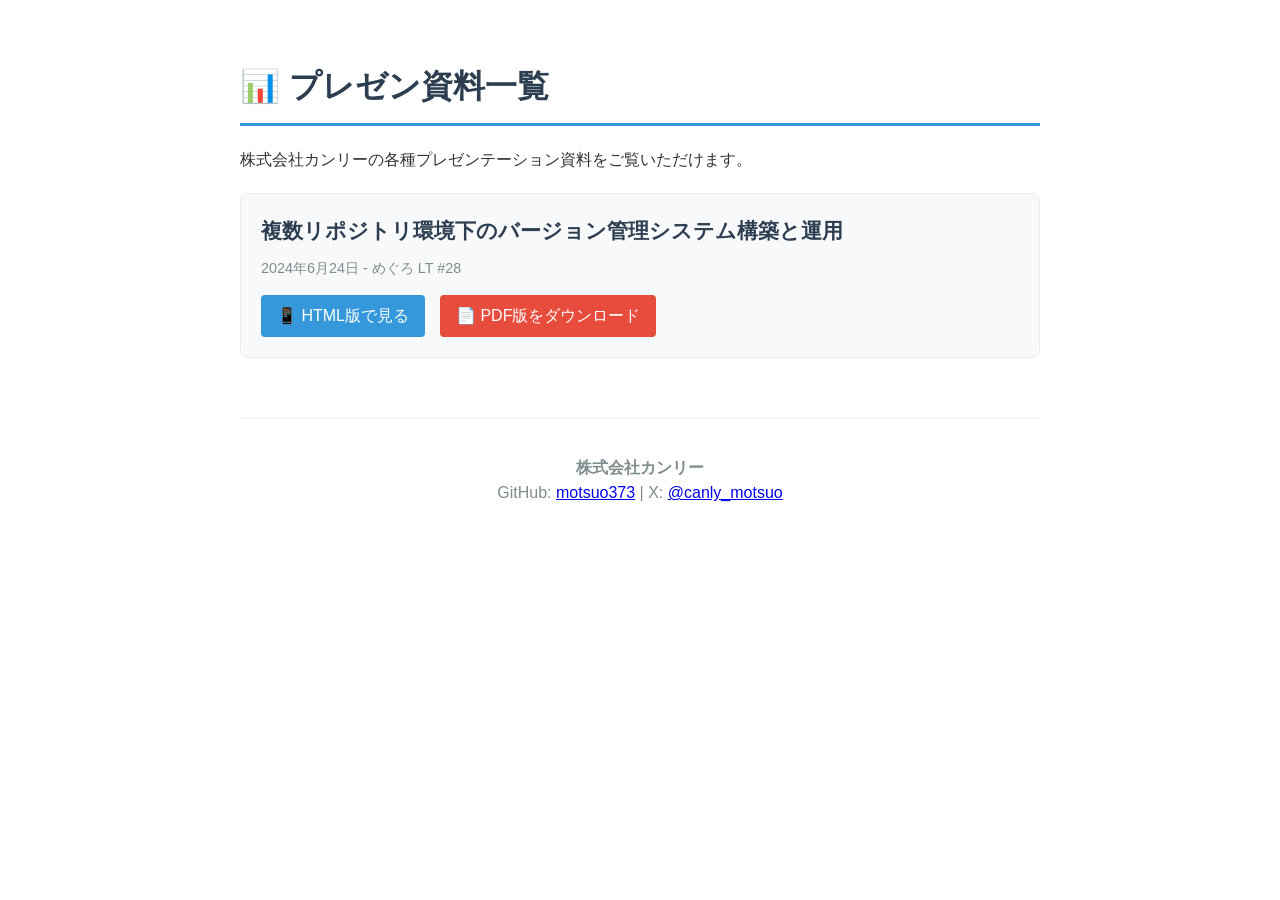
==== index.html @ 2b368da2 "add: github actions 試し" ====
<!DOCTYPE html>
<html lang="ja">
  <head>
    <meta charset="UTF-8" />
    <meta name="viewport" content="width=device-width, initial-scale=1.0" />
    <title>プレゼン資料一覧 - 株式会社カンリー</title>
    <style>
      body {
        font-family: -apple-system, BlinkMacSystemFont, "Segoe UI", Roboto,
          "Helvetica Neue", Arial, sans-serif;
        max-width: 800px;
        margin: 0 auto;
        padding: 40px 20px;
        line-height: 1.6;
        color: #333;
      }
      h1 {
        color: #2c3e50;
        border-bottom: 3px solid #3498db;
        padding-bottom: 10px;
      }
      .presentation-card {
        background: #f8f9fa;
        border: 1px solid #e9ecef;
        border-radius: 8px;
        padding: 20px;
        margin: 20px 0;
        transition: box-shadow 0.3s ease;
      }
      .presentation-card:hover {
        box-shadow: 0 4px 12px rgba(0, 0, 0, 0.1);
      }
      .presentation-title {
        font-size: 1.3em;
        font-weight: bold;
        color: #2c3e50;
        margin-bottom: 10px;
      }
      .presentation-date {
        color: #7f8c8d;
        font-size: 0.9em;
        margin-bottom: 15px;
      }
      .links {
        display: flex;
        gap: 15px;
        flex-wrap: wrap;
      }
      .link-btn {
        display: inline-block;
        padding: 8px 16px;
        text-decoration: none;
        border-radius: 4px;
        font-weight: 500;
        transition: all 0.3s ease;
      }
      .html-link {
        background-color: #3498db;
        color: white;
      }
      .html-link:hover {
        background-color: #2980b9;
      }
      .pdf-link {
        background-color: #e74c3c;
        color: white;
      }
      .pdf-link:hover {
        background-color: #c0392b;
      }
      .footer {
        margin-top: 60px;
        text-align: center;
        color: #7f8c8d;
        border-top: 1px solid #ecf0f1;
        padding-top: 20px;
      }
    </style>
  </head>
  <body>
    <h1>📊 プレゼン資料一覧</h1>
    <p>株式会社カンリーの各種プレゼンテーション資料をご覧いただけます。</p>

    <div class="presentation-card">
      <div class="presentation-title">
        複数リポジトリ環境下のバージョン管理システム構築と運用
      </div>
      <div class="presentation-date">2024年6月24日 - めぐろ LT #28</div>
      <div class="links">
        <a
          href="./src/200624/version-up-meguro-lt.html"
          class="link-btn html-link"
          >📱 HTML版で見る</a
        >
        <a
          href="./src/200624/version-up-meguro-lt.pdf"
          class="link-btn pdf-link"
          >📄 PDF版をダウンロード</a
        >
      </div>
    </div>

    <!-- 今後の資料用のテンプレート（コメントアウト）
    <div class="presentation-card">
        <div class="presentation-title">新しいプレゼンのタイトル</div>
        <div class="presentation-date">2024年XX月XX日 - イベント名</div>
        <div class="links">
            <a href="./src/YYMMDD/presentation-name.html" class="link-btn html-link">📱 HTML版で見る</a>
            <a href="./src/YYMMDD/presentation-name.pdf" class="link-btn pdf-link">📄 PDF版をダウンロード</a>
        </div>
    </div>
    -->

    <div class="footer">
      <p>
        <strong>株式会社カンリー</strong><br />
        GitHub:
        <a href="https://github.com/motsuo373" target="_blank">motsuo373</a> |
        X:
        <a href="https://x.com/canly_motsuo" target="_blank">@canly_motsuo</a>
      </p>
    </div>
  </body>
</html>
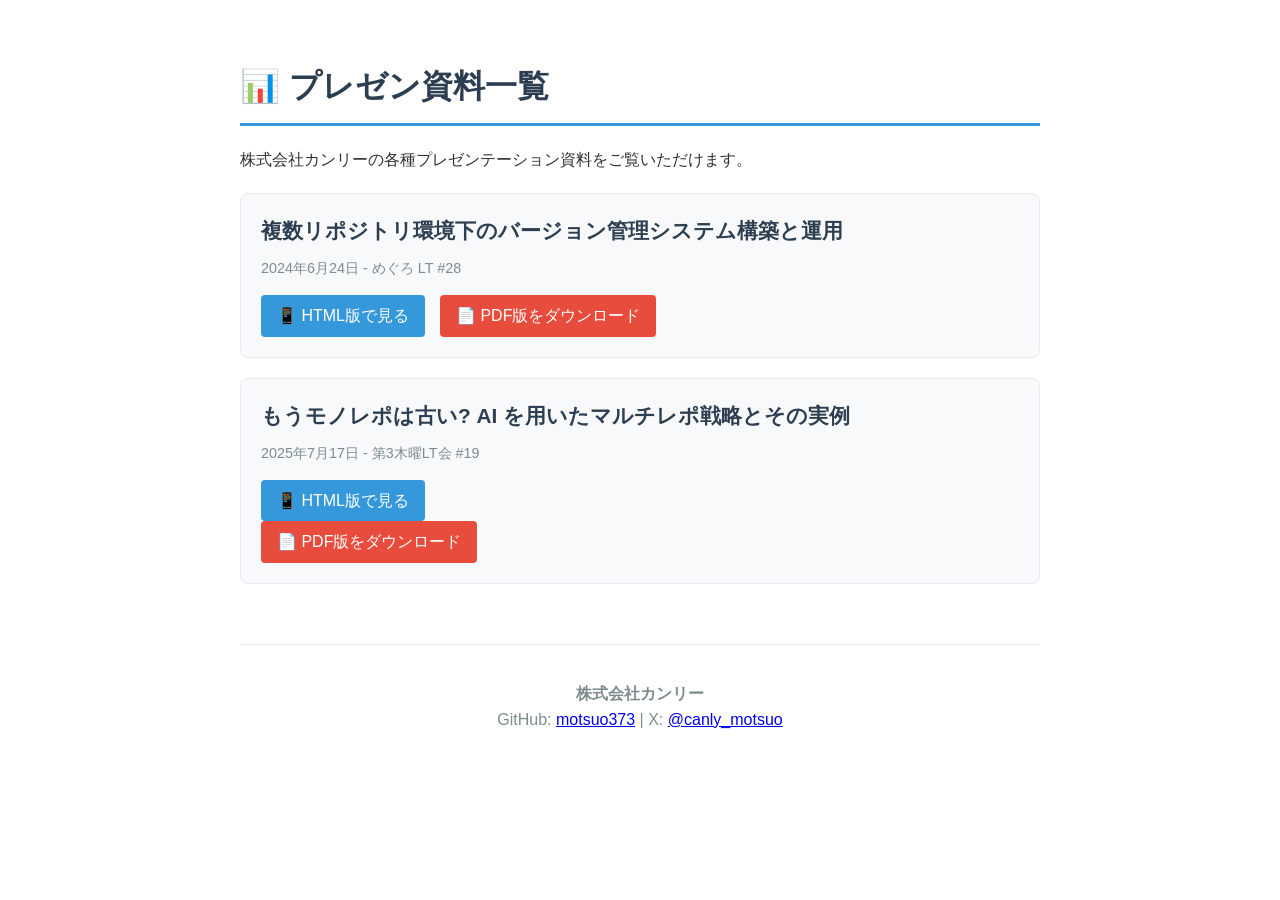
==== commit 681b9bbd: "add: html修正" ====
--- a/index.html
+++ b/index.html
@@ -100,6 +100,23 @@
       </div>
     </div>
 
+    <div class="presentation-card">
+      <div class="presentation-title">
+        もうモノレポは古い? AI を用いたマルチレポ戦略とその実例
+      </div>
+      <div class="presentation-date">2025年7月17日 - 第3木曜LT会 #19</div>
+      <div class="links">
+        <a href="./src/250717/shibuya-lt.html" class="link-btn html-link"
+          >📱 HTML版で見る</a
+        >
+      </div>
+      <div class="links">
+        <a href="./src/250717/shibuya-lt.pdf" class="link-btn pdf-link"
+          >📄 PDF版をダウンロード</a
+        >
+      </div>
+    </div>
+
     <!-- 今後の資料用のテンプレート（コメントアウト）
     <div class="presentation-card">
         <div class="presentation-title">新しいプレゼンのタイトル</div>
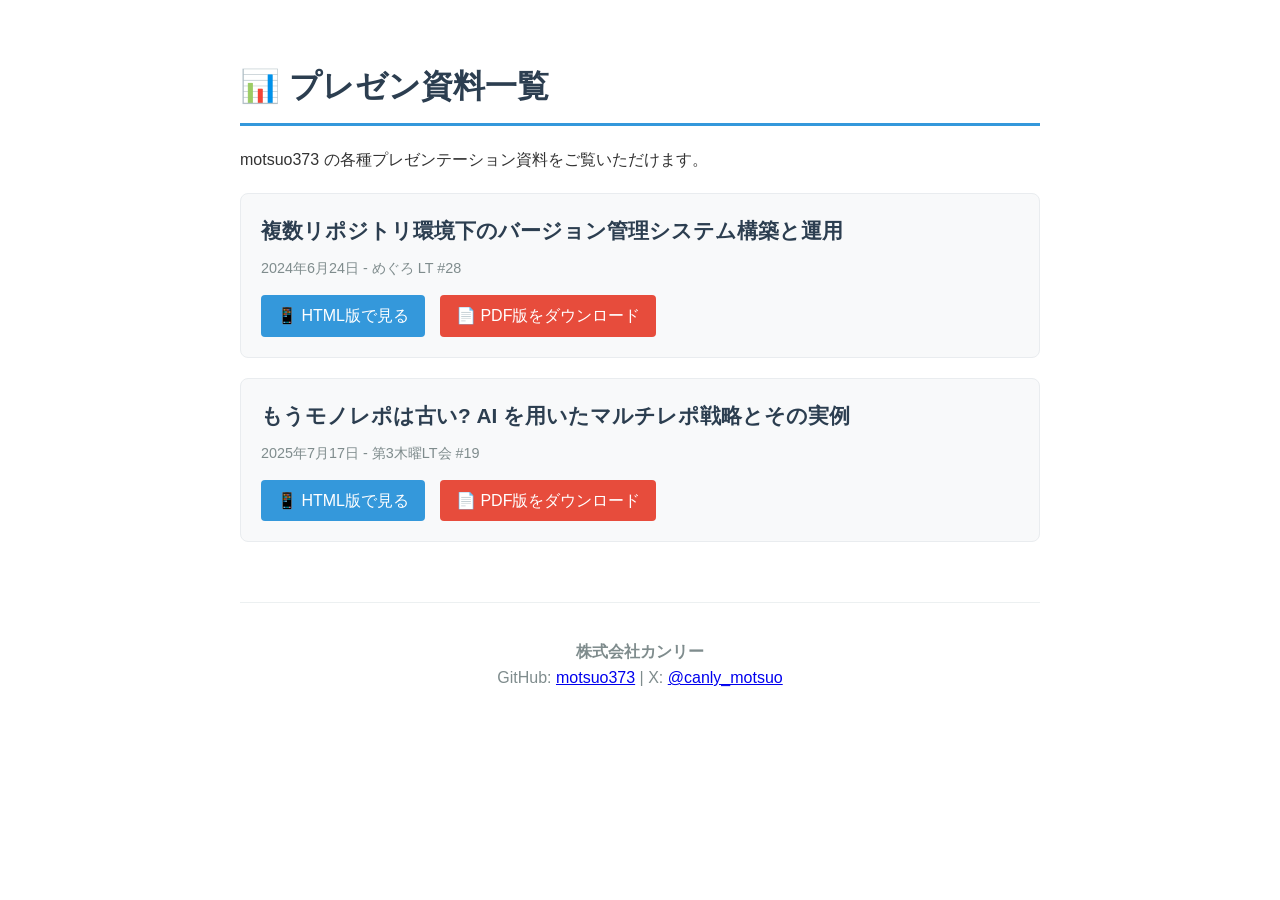
==== commit 42278707: "add: 一部修正" ====
--- a/index.html
+++ b/index.html
@@ -79,7 +79,7 @@
   </head>
   <body>
     <h1>📊 プレゼン資料一覧</h1>
-    <p>株式会社カンリーの各種プレゼンテーション資料をご覧いただけます。</p>
+    <p>motsuo373 の各種プレゼンテーション資料をご覧いただけます。</p>
 
     <div class="presentation-card">
       <div class="presentation-title">
@@ -109,8 +109,6 @@
         <a href="./src/250717/shibuya-lt.html" class="link-btn html-link"
           >📱 HTML版で見る</a
         >
-      </div>
-      <div class="links">
         <a href="./src/250717/shibuya-lt.pdf" class="link-btn pdf-link"
           >📄 PDF版をダウンロード</a
         >
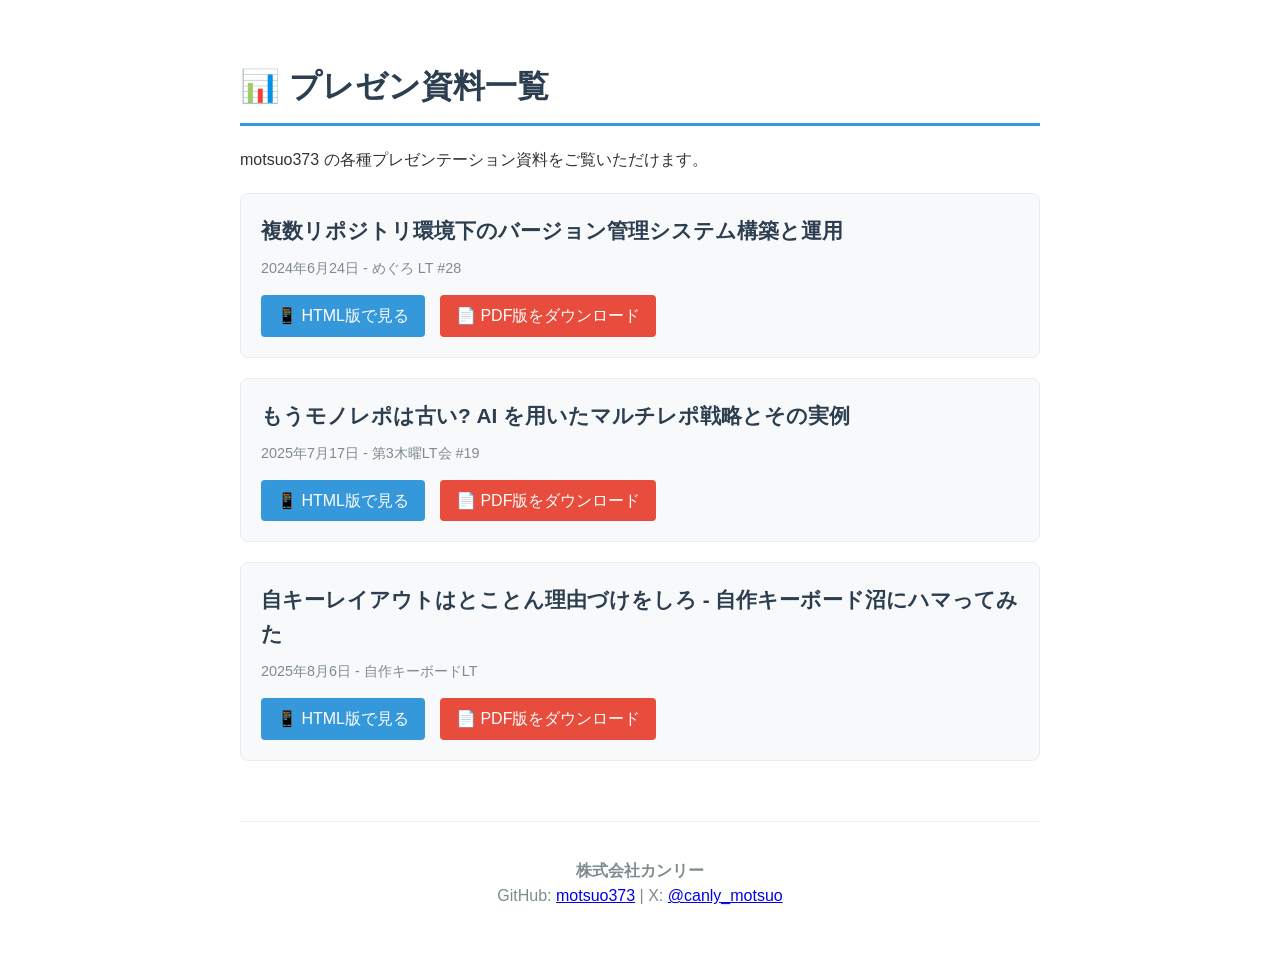
==== commit 4c4b286b: "Add keyboard presentation with melt transitions - Add keyboard layout presentation with various tran" ====
--- a/index.html
+++ b/index.html
@@ -88,12 +88,12 @@
       <div class="presentation-date">2024年6月24日 - めぐろ LT #28</div>
       <div class="links">
         <a
-          href="./src/200624/version-up-meguro-lt.html"
+          href="./src/250624/version-up-meguro-lt.html"
           class="link-btn html-link"
           >📱 HTML版で見る</a
         >
         <a
-          href="./src/200624/version-up-meguro-lt.pdf"
+          href="./src/250624/version-up-meguro-lt.pdf"
           class="link-btn pdf-link"
           >📄 PDF版をダウンロード</a
         >
@@ -110,6 +110,21 @@
           >📱 HTML版で見る</a
         >
         <a href="./src/250717/shibuya-lt.pdf" class="link-btn pdf-link"
+          >📄 PDF版をダウンロード</a
+        >
+      </div>
+    </div>
+
+    <div class="presentation-card">
+      <div class="presentation-title">
+        自キーレイアウトはとことん理由づけをしろ - 自作キーボード沼にハマってみた
+      </div>
+      <div class="presentation-date">2025年8月6日 - 自作キーボードLT</div>
+      <div class="links">
+        <a href="./src/250806/keyboard.html" class="link-btn html-link"
+          >📱 HTML版で見る</a
+        >
+        <a href="./src/250806/keyboard.pdf" class="link-btn pdf-link"
           >📄 PDF版をダウンロード</a
         >
       </div>
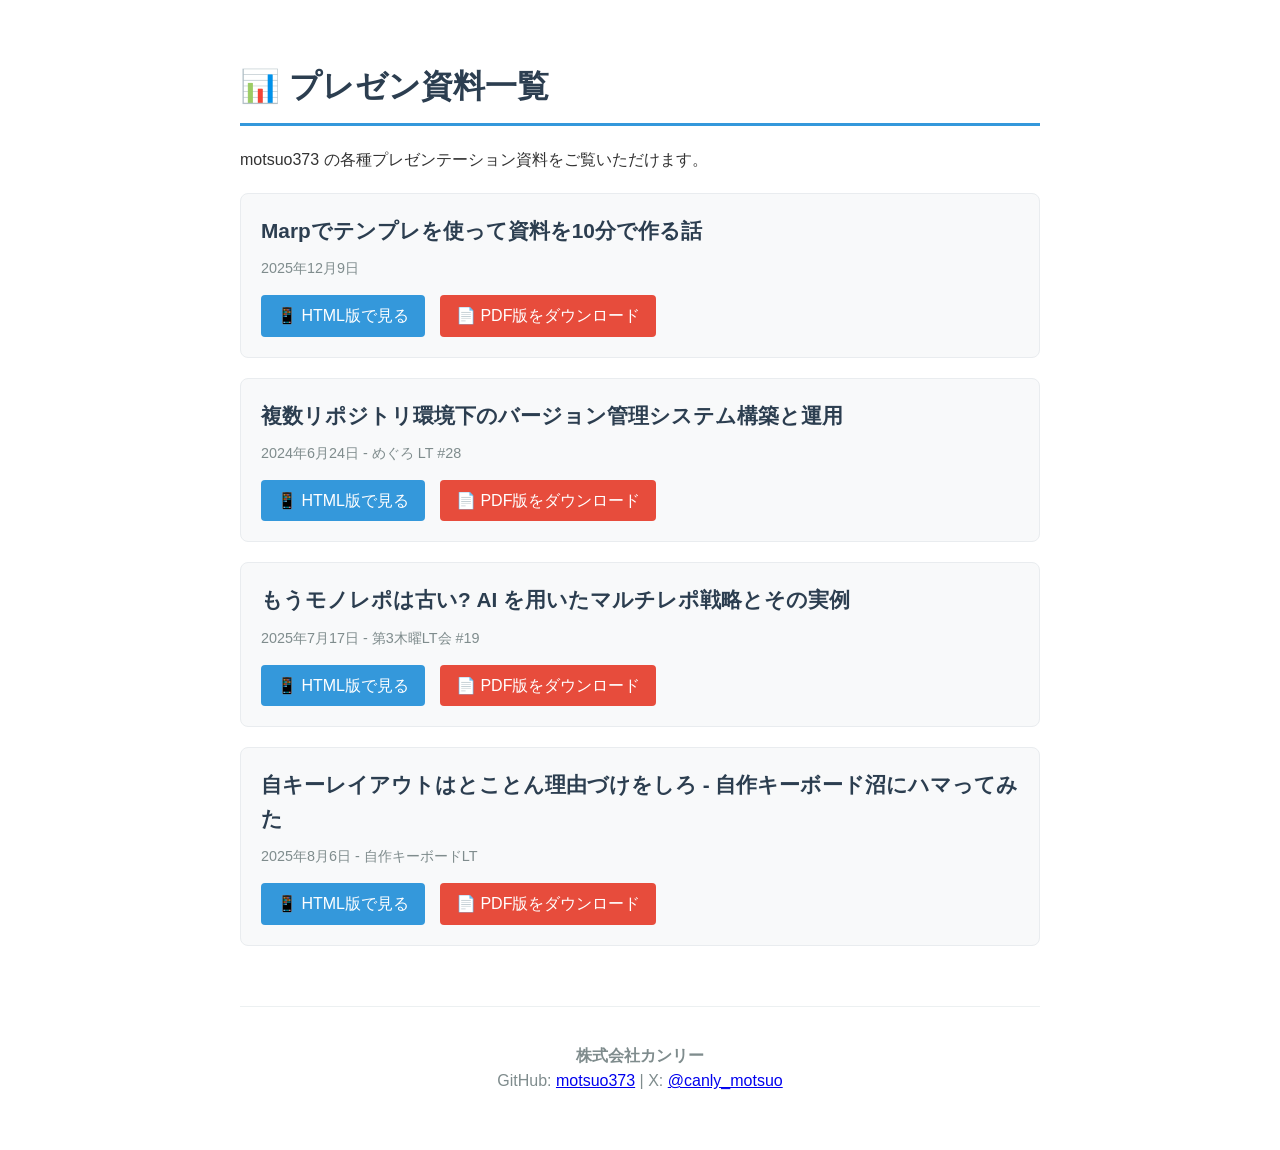
==== commit 2f951033: "add: 1210の記事を追加" ====
--- a/index.html
+++ b/index.html
@@ -83,6 +83,25 @@
 
     <div class="presentation-card">
       <div class="presentation-title">
+        Marpでテンプレを使って資料を10分で作る話
+      </div>
+      <div class="presentation-date">2025年12月9日</div>
+      <div class="links">
+        <a
+          href="./src/251209/ai-marp-presentation.html"
+          class="link-btn html-link"
+          >📱 HTML版で見る</a
+        >
+        <a
+          href="./src/251209/ai-marp-presentation.pdf"
+          class="link-btn pdf-link"
+          >📄 PDF版をダウンロード</a
+        >
+      </div>
+    </div>
+
+    <div class="presentation-card">
+      <div class="presentation-title">
         複数リポジトリ環境下のバージョン管理システム構築と運用
       </div>
       <div class="presentation-date">2024年6月24日 - めぐろ LT #28</div>
@@ -117,7 +136,8 @@
 
     <div class="presentation-card">
       <div class="presentation-title">
-        自キーレイアウトはとことん理由づけをしろ - 自作キーボード沼にハマってみた
+        自キーレイアウトはとことん理由づけをしろ -
+        自作キーボード沼にハマってみた
       </div>
       <div class="presentation-date">2025年8月6日 - 自作キーボードLT</div>
       <div class="links">
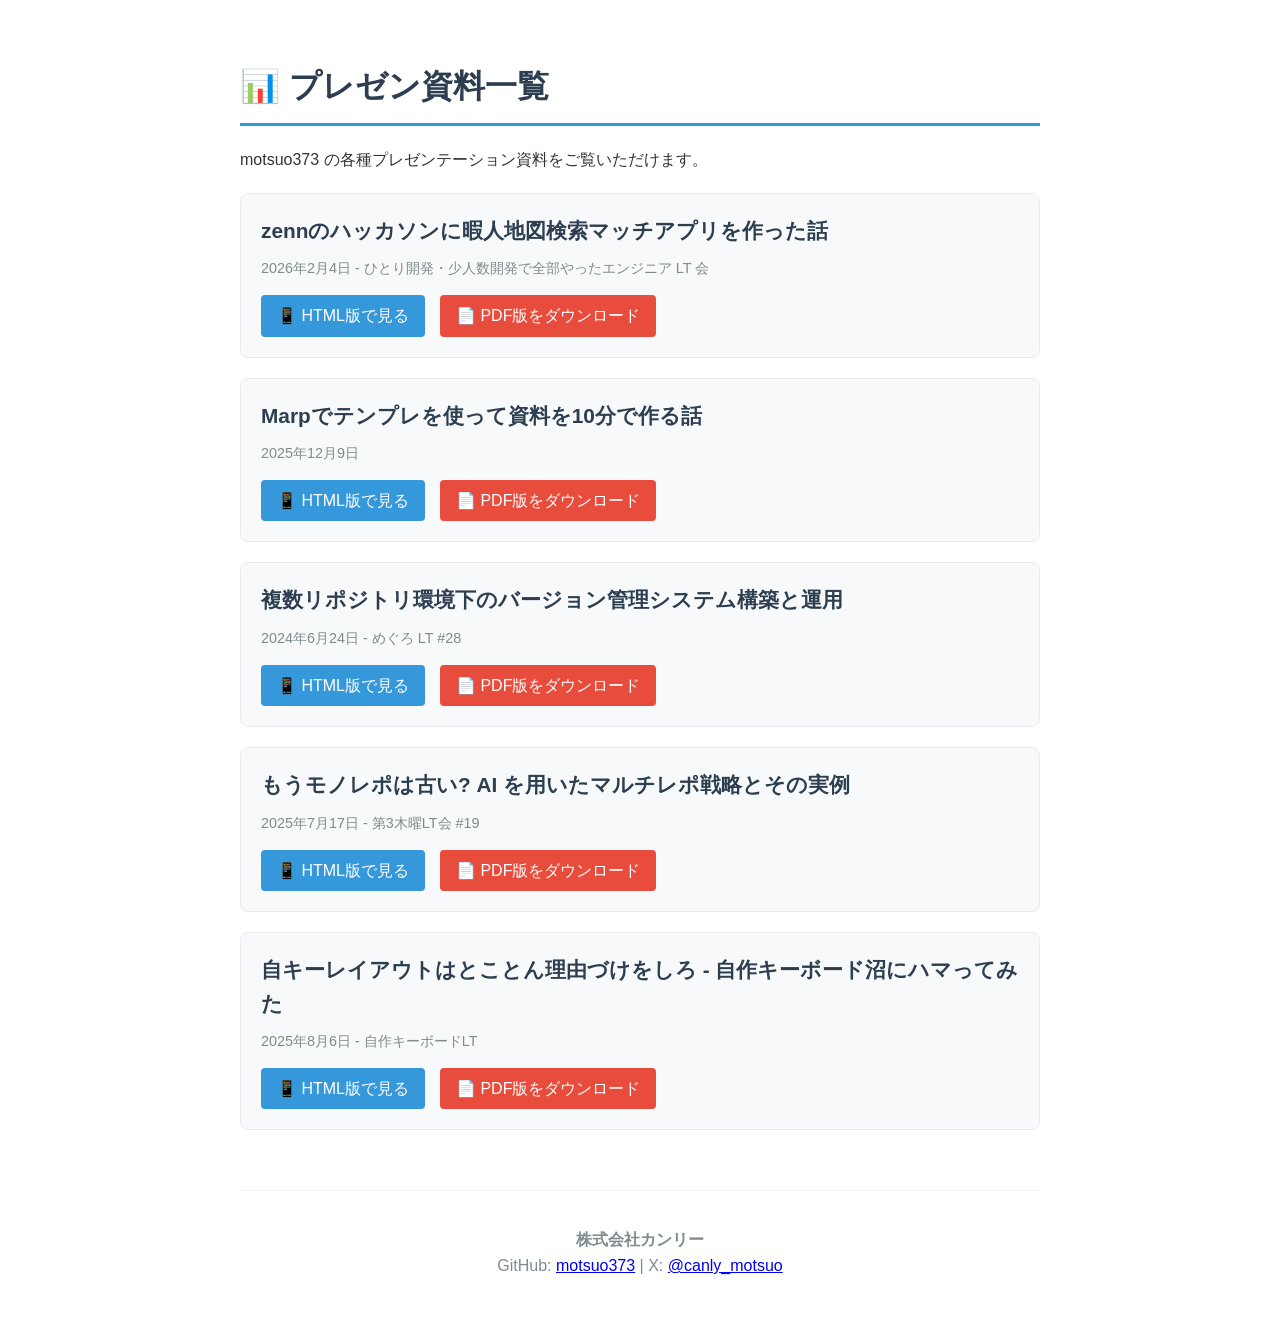
==== commit bf810445: "add: 追加" ====
--- a/index.html
+++ b/index.html
@@ -1,4 +1,4 @@
-<!DOCTYPE html>
+<!doctype html>
 <html lang="ja">
   <head>
     <meta charset="UTF-8" />
@@ -6,7 +6,8 @@
     <title>プレゼン資料一覧 - 株式会社カンリー</title>
     <style>
       body {
-        font-family: -apple-system, BlinkMacSystemFont, "Segoe UI", Roboto,
+        font-family:
+          -apple-system, BlinkMacSystemFont, "Segoe UI", Roboto,
           "Helvetica Neue", Arial, sans-serif;
         max-width: 800px;
         margin: 0 auto;
@@ -80,6 +81,23 @@
   <body>
     <h1>📊 プレゼン資料一覧</h1>
     <p>motsuo373 の各種プレゼンテーション資料をご覧いただけます。</p>
+
+    <div class="presentation-card">
+      <div class="presentation-title">
+        zennのハッカソンに暇人地図検索マッチアプリを作った話
+      </div>
+      <div class="presentation-date">
+        2026年2月4日 - ひとり開発・少人数開発で全部やったエンジニア LT 会
+      </div>
+      <div class="links">
+        <a href="./src/260204/hitori-lt.html" class="link-btn html-link"
+          >📱 HTML版で見る</a
+        >
+        <a href="./src/260204/hitori-lt.pdf" class="link-btn pdf-link"
+          >📄 PDF版をダウンロード</a
+        >
+      </div>
+    </div>
 
     <div class="presentation-card">
       <div class="presentation-title">
